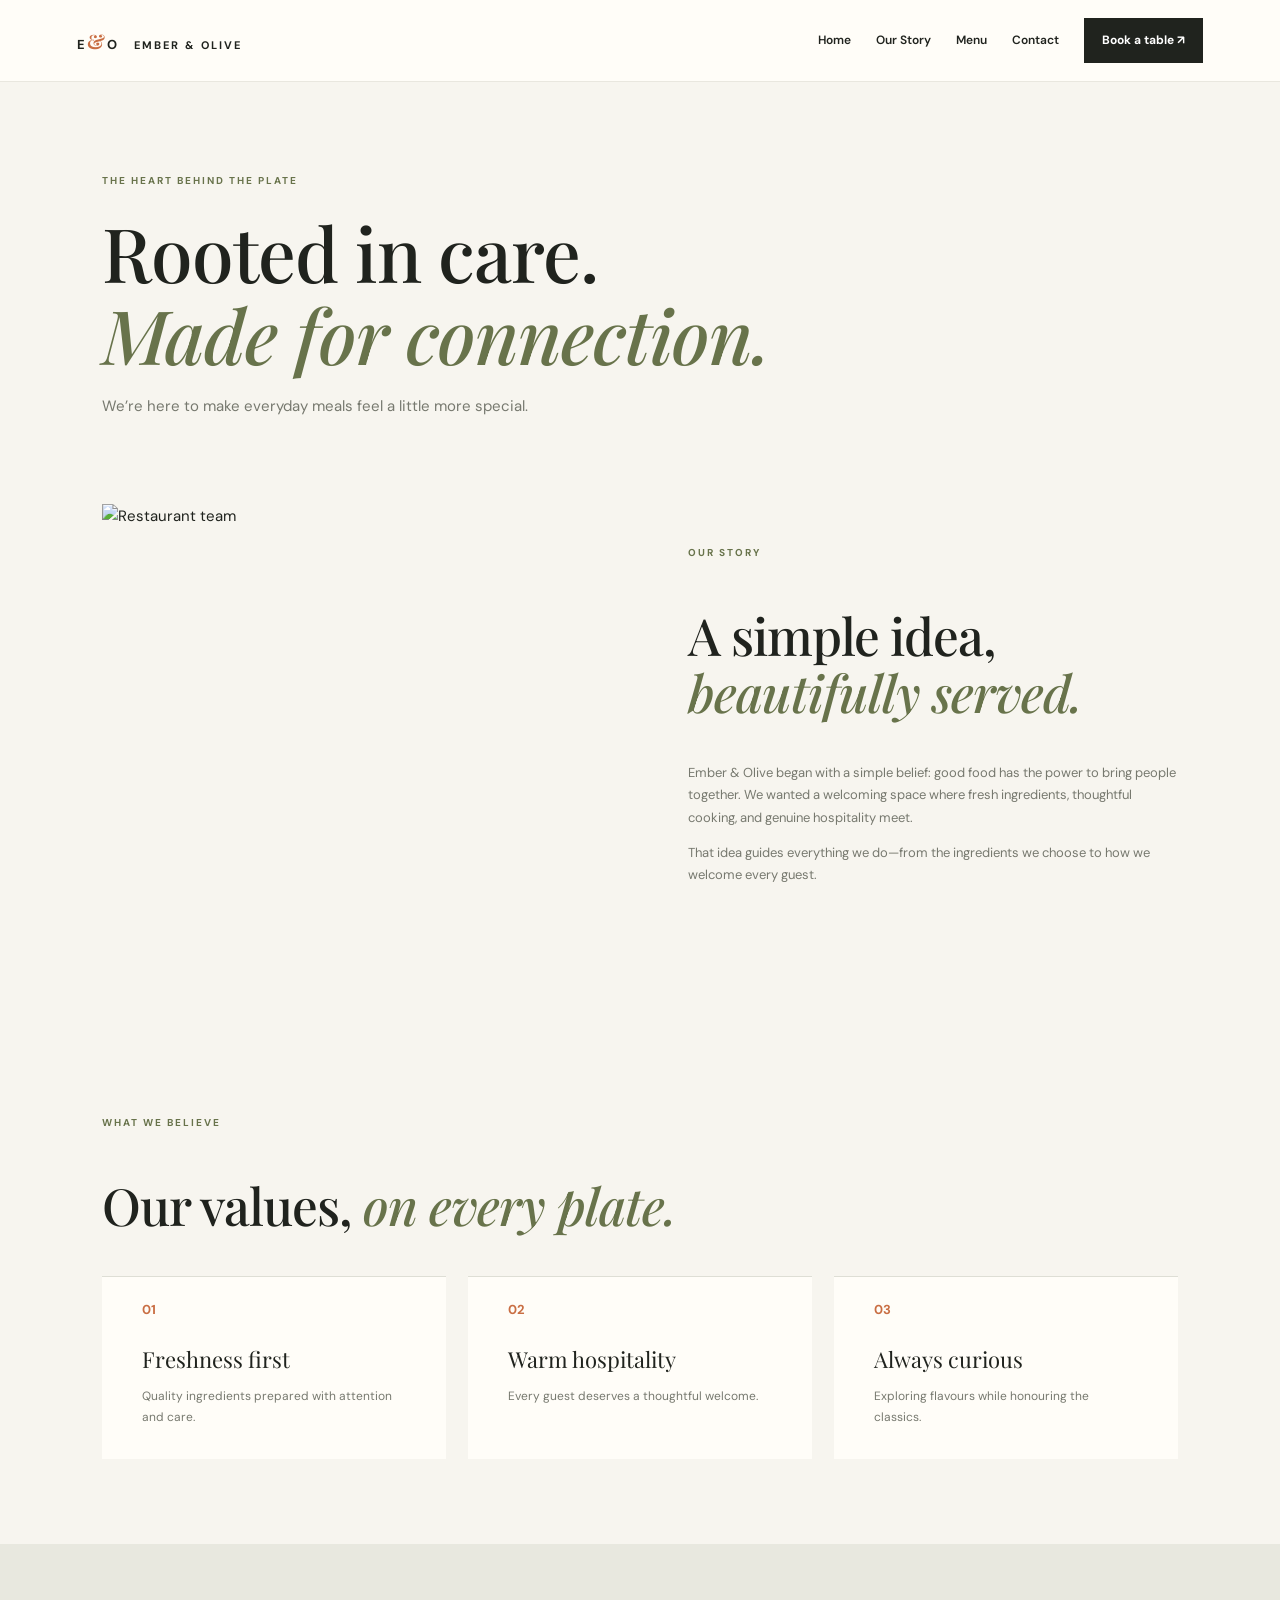
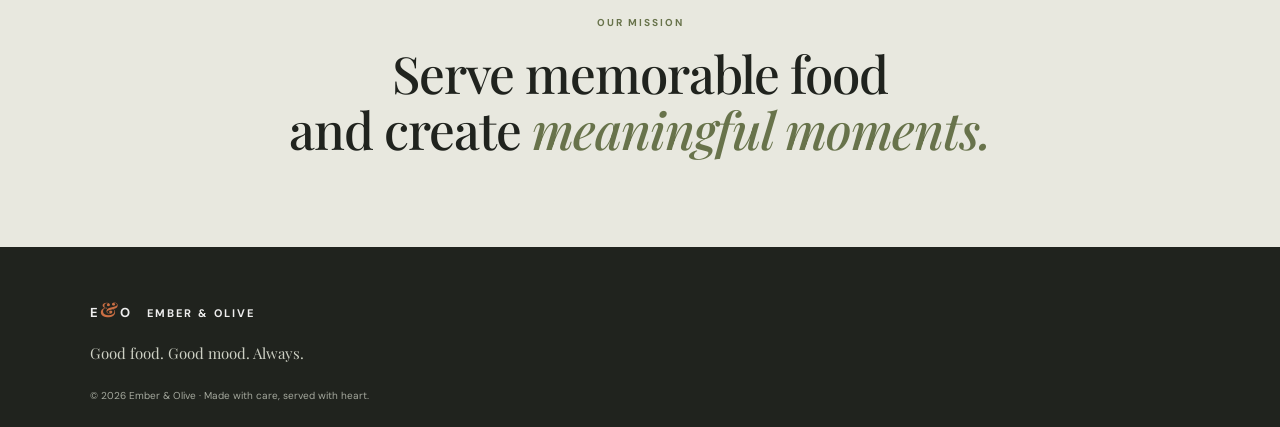
==== ember-olive/about.html @ c9698e62 "Add files via upload" ====
<!doctype html><html lang="en"><head><meta charset="utf-8"><meta name="viewport" content="width=device-width,initial-scale=1"><title>Our Story | Ember & Olive</title><link rel="preconnect" href="https://fonts.googleapis.com"><link href="https://fonts.googleapis.com/css2?family=DM+Sans:wght@400;600;700&family=Playfair+Display:wght@500;600&display=swap" rel="stylesheet"><link rel="stylesheet" href="css/style.css"><script src="js/script.js" defer></script></head><body><header><a class="brand" href="index.html">E<span>&</span>O <b>EMBER & OLIVE</b></a><button class="toggle" aria-expanded="false">☰</button><nav><a href="index.html">Home</a><a href="about.html">Our Story</a><a href="menu.html">Menu</a><a href="contact.html">Contact</a><a class="cta" href="contact.html#reservation">Book a table ↗</a></nav></header><main><section class="pagehead"><small class="eyebrow">THE HEART BEHIND THE PLATE</small><h1>Rooted in care.<br><em>Made for connection.</em></h1><p>We’re here to make everyday meals feel a little more special.</p></section><section class="split"><img src="https://images.unsplash.com/photo-1559339352-11d035aa65de?auto=format&fit=crop&w=1000&q=85" alt="Restaurant team"><div><small class="eyebrow">OUR STORY</small><h2>A simple idea,<br><em>beautifully served.</em></h2><p>Ember & Olive began with a simple belief: good food has the power to bring people together. We wanted a welcoming space where fresh ingredients, thoughtful cooking, and genuine hospitality meet.</p><p>That idea guides everything we do—from the ingredients we choose to how we welcome every guest.</p></div></section><section class="wrap"><small class="eyebrow">WHAT WE BELIEVE</small><h2>Our values, <em>on every plate.</em></h2><div class="cards values"><article><b>01</b><h3>Freshness first</h3><p>Quality ingredients prepared with attention and care.</p></article><article><b>02</b><h3>Warm hospitality</h3><p>Every guest deserves a thoughtful welcome.</p></article><article><b>03</b><h3>Always curious</h3><p>Exploring flavours while honouring the classics.</p></article></div></section><section class="mission"><small class="eyebrow">OUR MISSION</small><h2>Serve memorable food<br>and create <em>meaningful moments.</em></h2></section></main><footer><div class="brand">E<span>&</span>O <b>EMBER & OLIVE</b></div><p>Good food. Good mood. Always.</p><small>© <span class="year"></span> Ember & Olive · Made with care, served with heart.</small></footer></body></html>
---- ember-olive/css/style.css ----
*{box-sizing:border-box} :root{--ink:#20231e;--cream:#f7f5ef;--paper:#fffdf8;--olive:#68734b;--orange:#c96e43;--muted:#77796f;--line:#deded5}body{margin:0;background:var(--cream);color:var(--ink);font:15px 'DM Sans',Arial;line-height:1.7}img{max-width:100%;display:block;object-fit:cover}a{color:inherit;text-decoration:none}header{height:82px;padding:0 6%;display:flex;align-items:center;justify-content:space-between;background:var(--paper);border-bottom:1px solid #e9e7df;position:relative;z-index:2}.brand{font-size:13px;letter-spacing:2px;font-weight:700}.brand span{color:var(--orange);font-family:'Playfair Display';font-size:20px}.brand b{font-size:11px;margin-left:10px}nav{display:flex;align-items:center;gap:25px;font-size:12px;font-weight:600}nav a:hover{color:var(--orange)}.cta,.button{background:var(--ink);color:white;padding:12px 18px;display:inline-block;font-size:12px;font-weight:700;border:0;cursor:pointer}.toggle{display:none;background:none;border:0;font-size:23px}.hero{display:grid;grid-template-columns:1fr 1fr;gap:7%;align-items:center;padding:65px 7%;background:var(--paper)}.hero>div{max-width:530px}.hero img{width:100%;height:490px}.eyebrow{font-size:10px;letter-spacing:2px;font-weight:700;color:var(--olive)}h1,h2{font-family:'Playfair Display',Georgia;line-height:1.1;font-weight:500;letter-spacing:-1px}h1{font-size:clamp(48px,6vw,76px);margin:18px 0}h2{font-size:clamp(34px,4vw,52px)}em{color:var(--olive)}.hero p,.pagehead p{color:var(--muted);max-width:430px}.button{margin-top:15px}.under{display:inline-block;margin-left:22px;border-bottom:1px solid var(--orange);font-size:12px;font-weight:700;padding-bottom:4px}.intro,.wrap{padding:85px 8%}.intro{display:grid;grid-template-columns:1fr 1fr;gap:10%;align-items:end}.intro p{color:var(--muted)}.cards{display:grid;grid-template-columns:repeat(3,1fr);gap:22px;margin-top:30px}.cards article{background:var(--paper);padding-bottom:22px}.cards img{width:100%;height:220px}.cards h3,.cards p,.cards article>b,.cards article>small{margin-left:20px;margin-right:20px}.cards h3{font:22px 'Playfair Display';margin-bottom:5px}.cards p{font-size:12px;color:var(--muted)}.cards article>b{font-size:13px}.band{display:grid;grid-template-columns:1fr 1fr;background:var(--olive);color:white}.band>div{padding:70px 12%;align-self:center}.band h2{font-size:55px}.band em{color:#ead0b9}.band p{color:#e5e6dd;max-width:380px}.band img{height:100%;min-height:400px;width:100%}.light{background:var(--paper);color:var(--ink)}footer{background:#20231e;color:#eee;padding:45px 7% 20px}footer p{font-family:'Playfair Display';color:#cdd0c4}footer small{color:#a5a99e;font-size:10px}.pagehead{padding:85px 8% 50px}.pagehead h1{font-size:clamp(48px,6vw,75px)}.split{display:grid;grid-template-columns:1fr 1fr;gap:9%;align-items:center;padding:20px 8% 90px}.split img{height:430px;width:100%}.split p{font-size:13px;color:var(--muted)}.values article{padding:20px;border-top:1px solid var(--line)}.values article>b{color:var(--orange)}.mission{text-align:center;background:#e8e8df;padding:65px 20px}.mission h2{margin:10px 0 25px}.menu-grid{display:grid;grid-template-columns:1fr 1fr;gap:18px;margin:30px 0}.menu-grid article{display:grid;grid-template-columns:125px 1fr;gap:16px;background:var(--paper);padding:13px;align-items:center}.menu-grid img{width:125px;height:125px}.menu-grid small{font-size:9px;color:var(--orange);letter-spacing:1.5px}.menu-grid h3{font:19px 'Playfair Display';margin:8px 0}.menu-grid h3 b{display:block;font:700 12px 'DM Sans'}.menu-grid p{font-size:11px;color:var(--muted);margin:0}.muted{font-size:11px;color:var(--muted)}.contact{display:grid;grid-template-columns:.9fr 1.1fr;gap:9%;padding-bottom:90px}.contact h2{font-size:38px}.contact>div:first-child p{font-size:13px}.contact>div:first-child p b{font-size:10px;letter-spacing:1px;color:var(--olive)}.formbox{background:var(--paper);padding:30px 35px}.formbox h2{margin:10px 0 25px}form label{display:block;font-size:11px;font-weight:700;margin:12px 0 5px}input,textarea{width:100%;padding:12px;border:1px solid var(--line);background:#fff;font:12px 'DM Sans';outline:none}input:focus,textarea:focus{border-color:var(--olive)}textarea{resize:vertical}.error{display:block;color:#b64b36;font-size:10px;min-height:13px}#formFeedback{font-size:12px;color:var(--olive)}@media(max-width:760px){header{height:70px;padding:0 5%}.toggle{display:block}nav{display:none;position:absolute;top:70px;left:0;right:0;background:var(--paper);padding:20px 6%;flex-direction:column;align-items:stretch;gap:10px}nav.open{display:flex}.cta{text-align:center}.hero,.intro,.split,.contact,.band{grid-template-columns:1fr}.hero{padding:35px 6%;gap:30px}.hero img{height:320px}.intro,.wrap{padding:60px 6%}.intro{gap:10px}.cards{grid-template-columns:1fr}.cards img{height:220px}.band img{min-height:260px;height:260px}.band>div{padding:50px 7%}.pagehead{padding:60px 6% 35px}.split{padding:10px 6% 60px;gap:30px}.split img{height:300px}.menu-grid{grid-template-columns:1fr}.menu-grid article{grid-template-columns:100px 1fr}.menu-grid img{width:100px;height:110px}.contact{padding-bottom:60px;gap:35px}.formbox{padding:25px 20px}.under{margin-left:12px}}
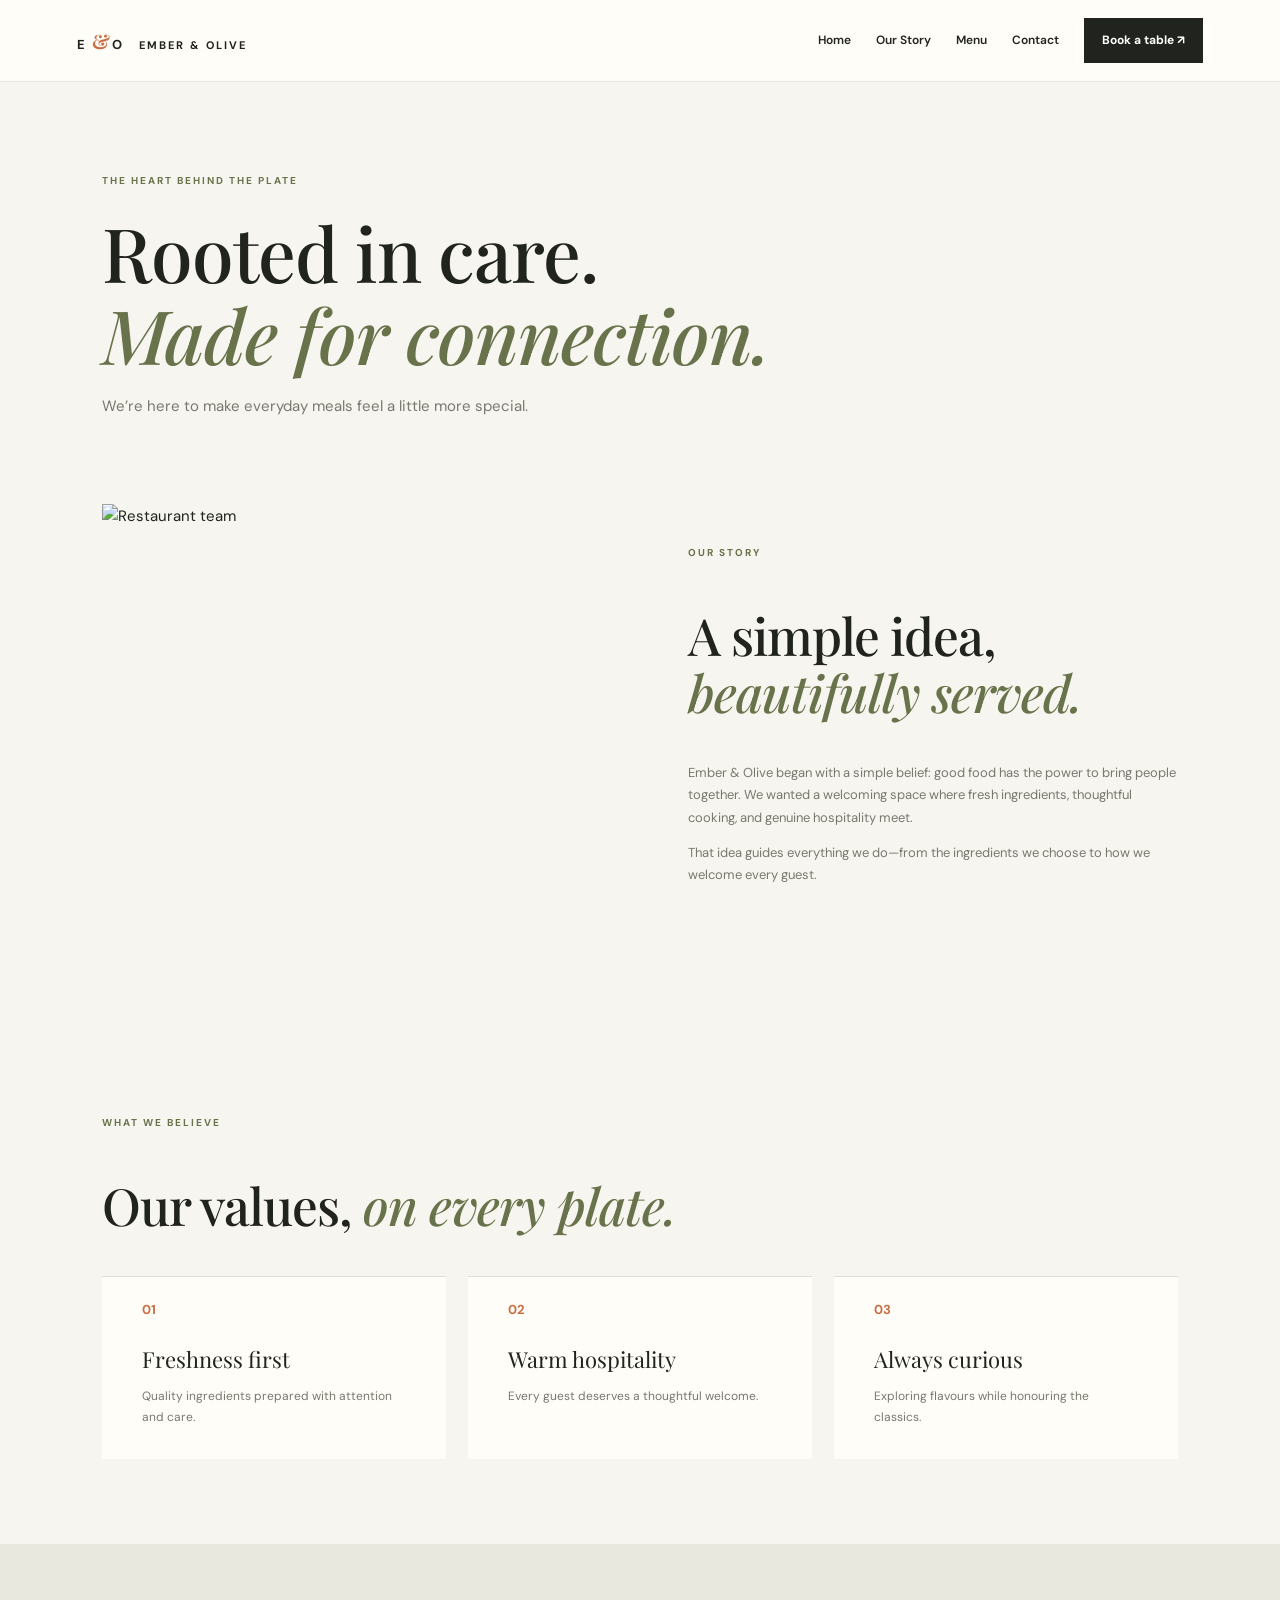
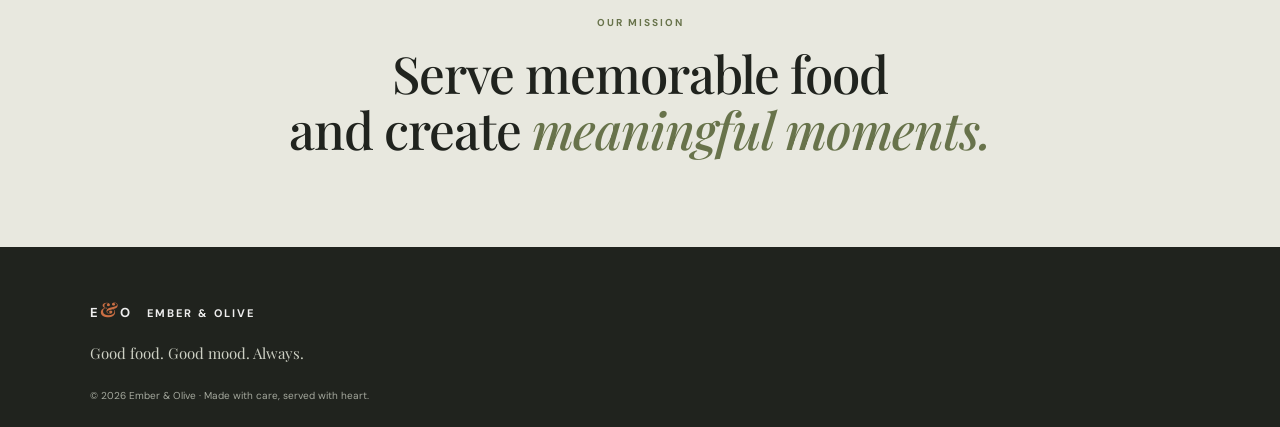
==== commit 6a91d661: "Add files via upload" ====
--- a/ember-olive/about.html
+++ b/ember-olive/about.html
@@ -1 +1,66 @@
-<!doctype html><html lang="en"><head><meta charset="utf-8"><meta name="viewport" content="width=device-width,initial-scale=1"><title>Our Story | Ember & Olive</title><link rel="preconnect" href="https://fonts.googleapis.com"><link href="https://fonts.googleapis.com/css2?family=DM+Sans:wght@400;600;700&family=Playfair+Display:wght@500;600&display=swap" rel="stylesheet"><link rel="stylesheet" href="css/style.css"><script src="js/script.js" defer></script></head><body><header><a class="brand" href="index.html">E<span>&</span>O <b>EMBER & OLIVE</b></a><button class="toggle" aria-expanded="false">☰</button><nav><a href="index.html">Home</a><a href="about.html">Our Story</a><a href="menu.html">Menu</a><a href="contact.html">Contact</a><a class="cta" href="contact.html#reservation">Book a table ↗</a></nav></header><main><section class="pagehead"><small class="eyebrow">THE HEART BEHIND THE PLATE</small><h1>Rooted in care.<br><em>Made for connection.</em></h1><p>We’re here to make everyday meals feel a little more special.</p></section><section class="split"><img src="https://images.unsplash.com/photo-1559339352-11d035aa65de?auto=format&fit=crop&w=1000&q=85" alt="Restaurant team"><div><small class="eyebrow">OUR STORY</small><h2>A simple idea,<br><em>beautifully served.</em></h2><p>Ember & Olive began with a simple belief: good food has the power to bring people together. We wanted a welcoming space where fresh ingredients, thoughtful cooking, and genuine hospitality meet.</p><p>That idea guides everything we do—from the ingredients we choose to how we welcome every guest.</p></div></section><section class="wrap"><small class="eyebrow">WHAT WE BELIEVE</small><h2>Our values, <em>on every plate.</em></h2><div class="cards values"><article><b>01</b><h3>Freshness first</h3><p>Quality ingredients prepared with attention and care.</p></article><article><b>02</b><h3>Warm hospitality</h3><p>Every guest deserves a thoughtful welcome.</p></article><article><b>03</b><h3>Always curious</h3><p>Exploring flavours while honouring the classics.</p></article></div></section><section class="mission"><small class="eyebrow">OUR MISSION</small><h2>Serve memorable food<br>and create <em>meaningful moments.</em></h2></section></main><footer><div class="brand">E<span>&</span>O <b>EMBER & OLIVE</b></div><p>Good food. Good mood. Always.</p><small>© <span class="year"></span> Ember & Olive · Made with care, served with heart.</small></footer></body></html>+<!doctype html>
+<html lang="en">
+
+<head>
+    <meta charset="utf-8">
+    <meta name="viewport" content="width=device-width,initial-scale=1">
+    <title>Our Story | Ember & Olive</title>
+    <link rel="preconnect" href="https://fonts.googleapis.com">
+    <link
+        href="https://fonts.googleapis.com/css2?family=DM+Sans:wght@400;600;700&family=Playfair+Display:wght@500;600&display=swap"
+        rel="stylesheet">
+    <link rel="stylesheet" href="css/style.css">
+    <script src="js/script.js" defer></script>
+</head>
+
+<body>
+    <header>
+        <a class="brand" href="index.html">E
+            <span>&</span>O <b>EMBER & OLIVE</b></a><button class="toggle" aria-expanded="false">☰</button>
+        <nav><a href="index.html">Home</a><a href="about.html">Our Story</a><a href="menu.html">Menu</a><a
+                href="contact.html">Contact</a><a class="cta" href="contact.html#reservation">Book a table ↗</a></nav>
+    </header>
+    <main>
+        <section class="pagehead"><small class="eyebrow">THE HEART BEHIND THE PLATE</small>
+            <h1>Rooted in care.<br><em>Made for connection.</em></h1>
+            <p>We’re here to make everyday meals feel a little more special.</p>
+        </section>
+        <section class="split"><img
+                src="https://images.unsplash.com/photo-1559339352-11d035aa65de?auto=format&fit=crop&w=1000&q=85"
+                alt="Restaurant team">
+            <div><small class="eyebrow">OUR STORY</small>
+                <h2>A simple idea,<br><em>beautifully served.</em></h2>
+                <p>Ember & Olive began with a simple belief: good food has the power to bring people together. We wanted
+                    a welcoming space where fresh ingredients, thoughtful cooking, and genuine hospitality meet.</p>
+                <p>That idea guides everything we do—from the ingredients we choose to how we welcome every guest.</p>
+            </div>
+        </section>
+        <section class="wrap"><small class="eyebrow">WHAT WE BELIEVE</small>
+            <h2>Our values, <em>on every plate.</em></h2>
+            <div class="cards values">
+                <article><b>01</b>
+                    <h3>Freshness first</h3>
+                    <p>Quality ingredients prepared with attention and care.</p>
+                </article>
+                <article><b>02</b>
+                    <h3>Warm hospitality</h3>
+                    <p>Every guest deserves a thoughtful welcome.</p>
+                </article>
+                <article><b>03</b>
+                    <h3>Always curious</h3>
+                    <p>Exploring flavours while honouring the classics.</p>
+                </article>
+            </div>
+        </section>
+        <section class="mission"><small class="eyebrow">OUR MISSION</small>
+            <h2>Serve memorable food<br>and create <em>meaningful moments.</em></h2>
+        </section>
+    </main>
+    <footer>
+        <div class="brand">E<span>&</span>O <b>EMBER & OLIVE</b></div>
+        <p>Good food. Good mood. Always.</p><small>© <span class="year"></span> Ember & Olive · Made with care, served
+            with heart.</small>
+    </footer>
+</body>
+
+</html>
